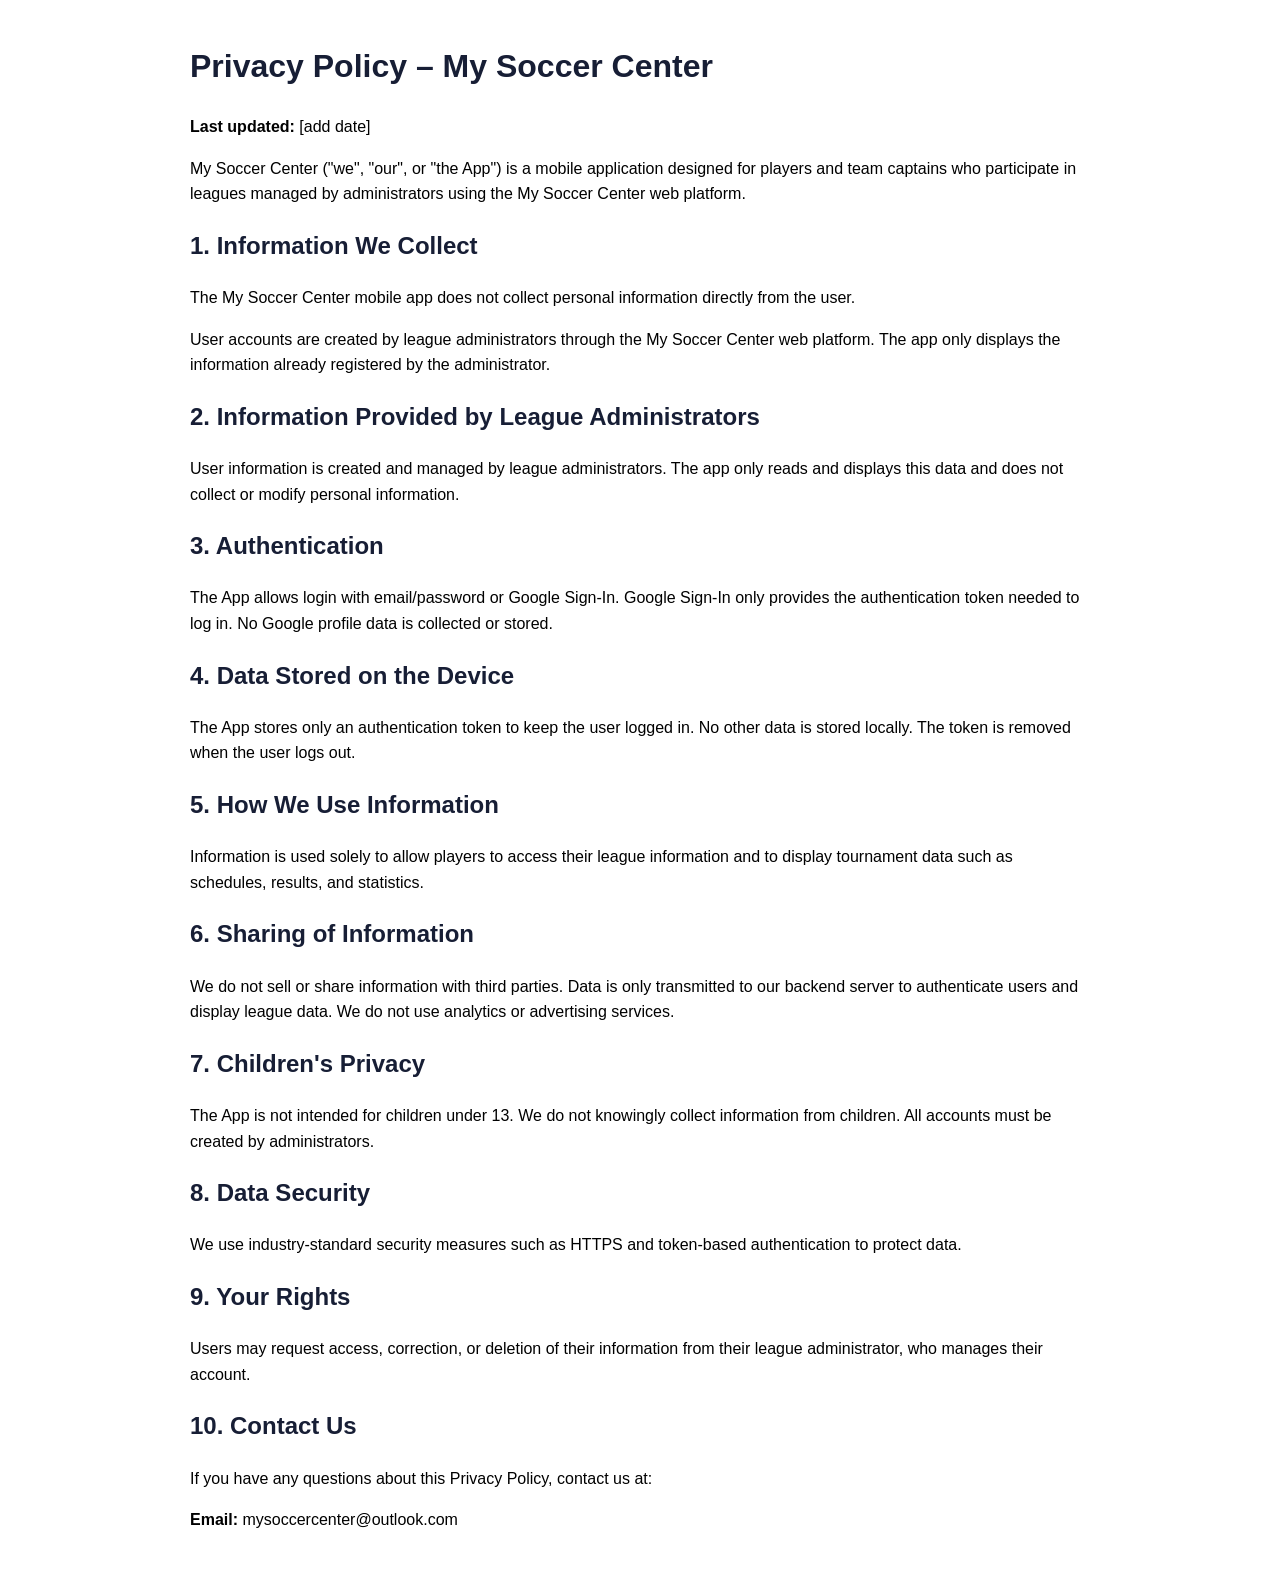
==== privacy-policy.html @ 807fbf95 "Add initial privacy policy document" ====
<!DOCTYPE html>
<html lang="en">
<head>
  <meta charset="UTF-8" />
  <meta name="viewport" content="width=device-width, initial-scale=1.0" />
  <title>Privacy Policy - My Soccer Center</title>
  <style>
    body {
      font-family: Arial, sans-serif;
      max-width: 900px;
      margin: auto;
      padding: 20px;
      line-height: 1.6;
    }
    h1, h2 {
      color: #171e35;
    }
  </style>
</head>
<body>

<h1>Privacy Policy – My Soccer Center</h1>
<p><strong>Last updated:</strong> [add date]</p>

<p>My Soccer Center ("we", "our", or "the App") is a mobile application designed for players and team captains who participate in leagues managed by administrators using the My Soccer Center web platform.</p>

<h2>1. Information We Collect</h2>
<p>The My Soccer Center mobile app does not collect personal information directly from the user.</p>
<p>User accounts are created by league administrators through the My Soccer Center web platform. The app only displays the information already registered by the administrator.</p>

<h2>2. Information Provided by League Administrators</h2>
<p>User information is created and managed by league administrators. The app only reads and displays this data and does not collect or modify personal information.</p>

<h2>3. Authentication</h2>
<p>The App allows login with email/password or Google Sign-In. Google Sign-In only provides the authentication token needed to log in. No Google profile data is collected or stored.</p>

<h2>4. Data Stored on the Device</h2>
<p>The App stores only an authentication token to keep the user logged in. No other data is stored locally. The token is removed when the user logs out.</p>

<h2>5. How We Use Information</h2>
<p>Information is used solely to allow players to access their league information and to display tournament data such as schedules, results, and statistics.</p>

<h2>6. Sharing of Information</h2>
<p>We do not sell or share information with third parties. Data is only transmitted to our backend server to authenticate users and display league data. We do not use analytics or advertising services.</p>

<h2>7. Children's Privacy</h2>
<p>The App is not intended for children under 13. We do not knowingly collect information from children. All accounts must be created by administrators.</p>

<h2>8. Data Security</h2>
<p>We use industry-standard security measures such as HTTPS and token-based authentication to protect data.</p>

<h2>9. Your Rights</h2>
<p>Users may request access, correction, or deletion of their information from their league administrator, who manages their account.</p>

<h2>10. Contact Us</h2>
<p>If you have any questions about this Privacy Policy, contact us at:</p>
<p><strong>Email:</strong> mysoccercenter@outlook.com</p>

</body>
</html>
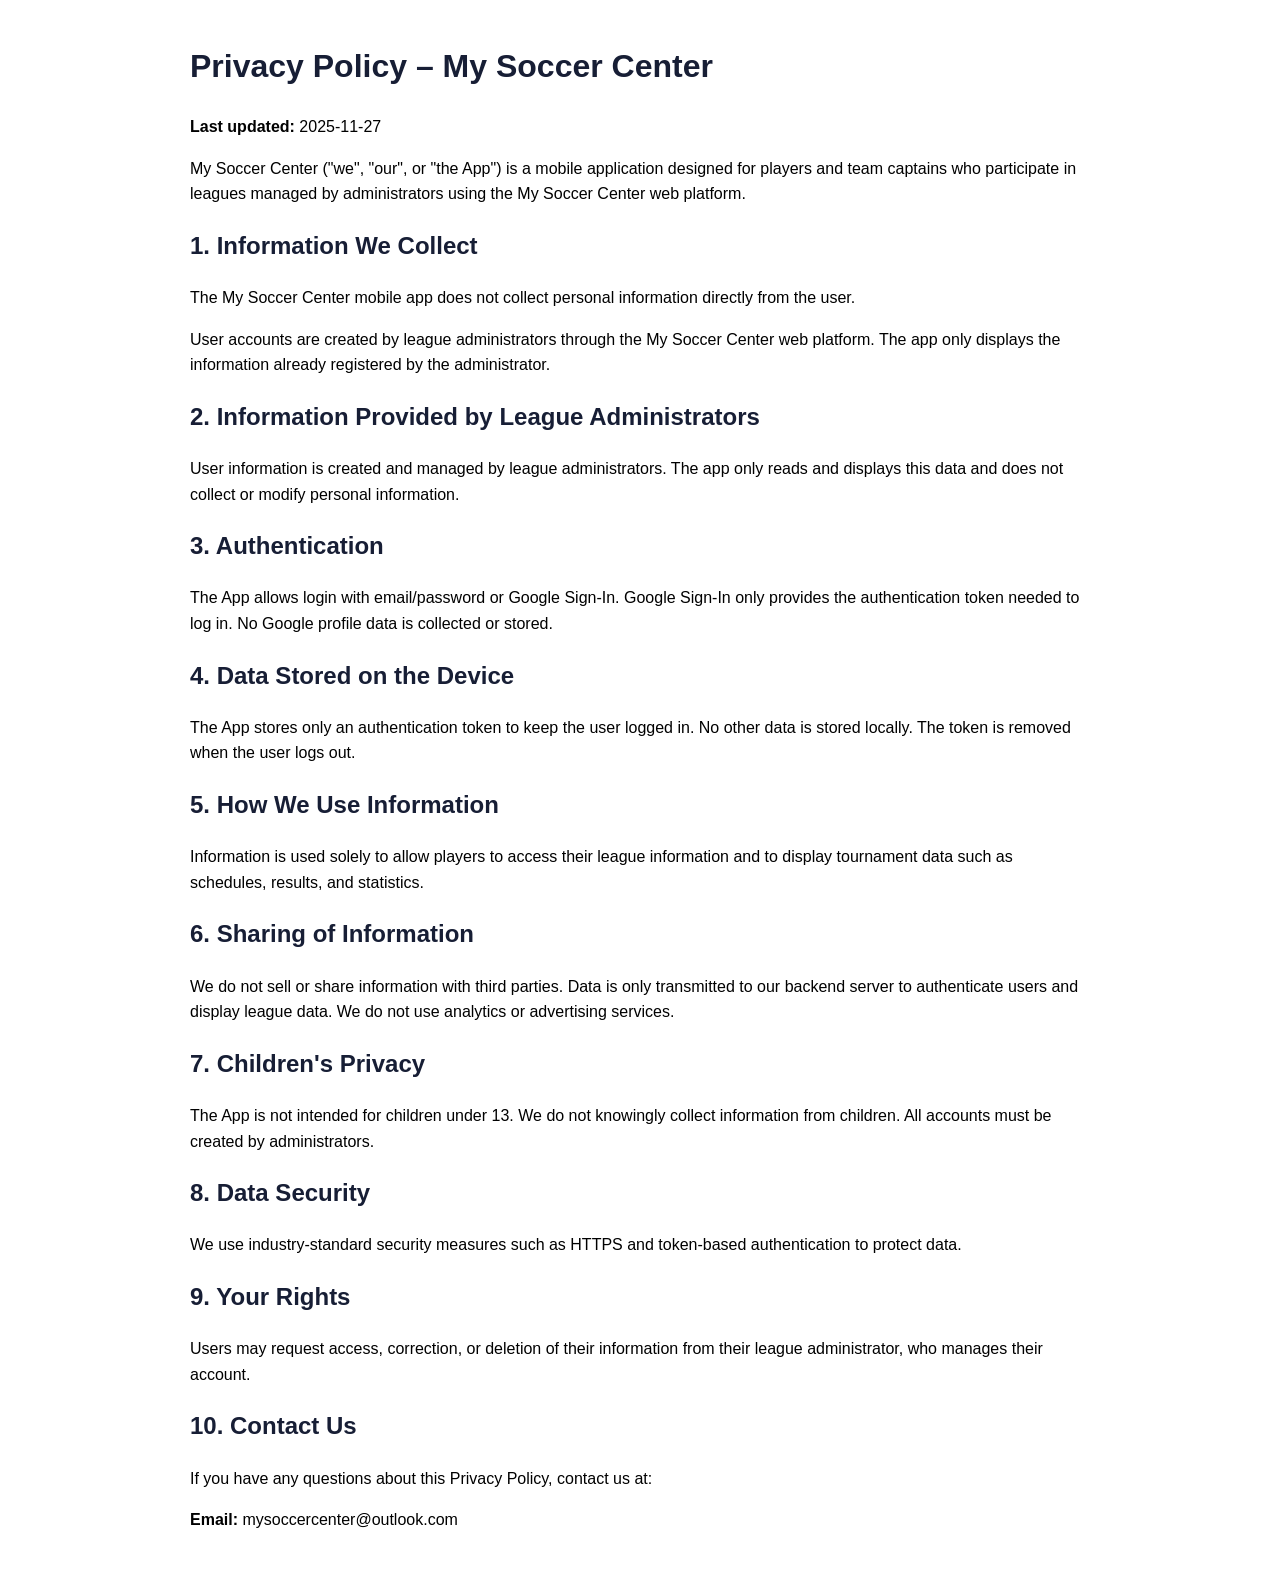
==== commit cfb4257f: "Update last updated date in privacy policy" ====
--- a/privacy-policy.html
+++ b/privacy-policy.html
@@ -20,7 +20,7 @@
 <body>
 
 <h1>Privacy Policy – My Soccer Center</h1>
-<p><strong>Last updated:</strong> [add date]</p>
+<p><strong>Last updated:</strong> 2025-11-27</p>
 
 <p>My Soccer Center ("we", "our", or "the App") is a mobile application designed for players and team captains who participate in leagues managed by administrators using the My Soccer Center web platform.</p>
 
